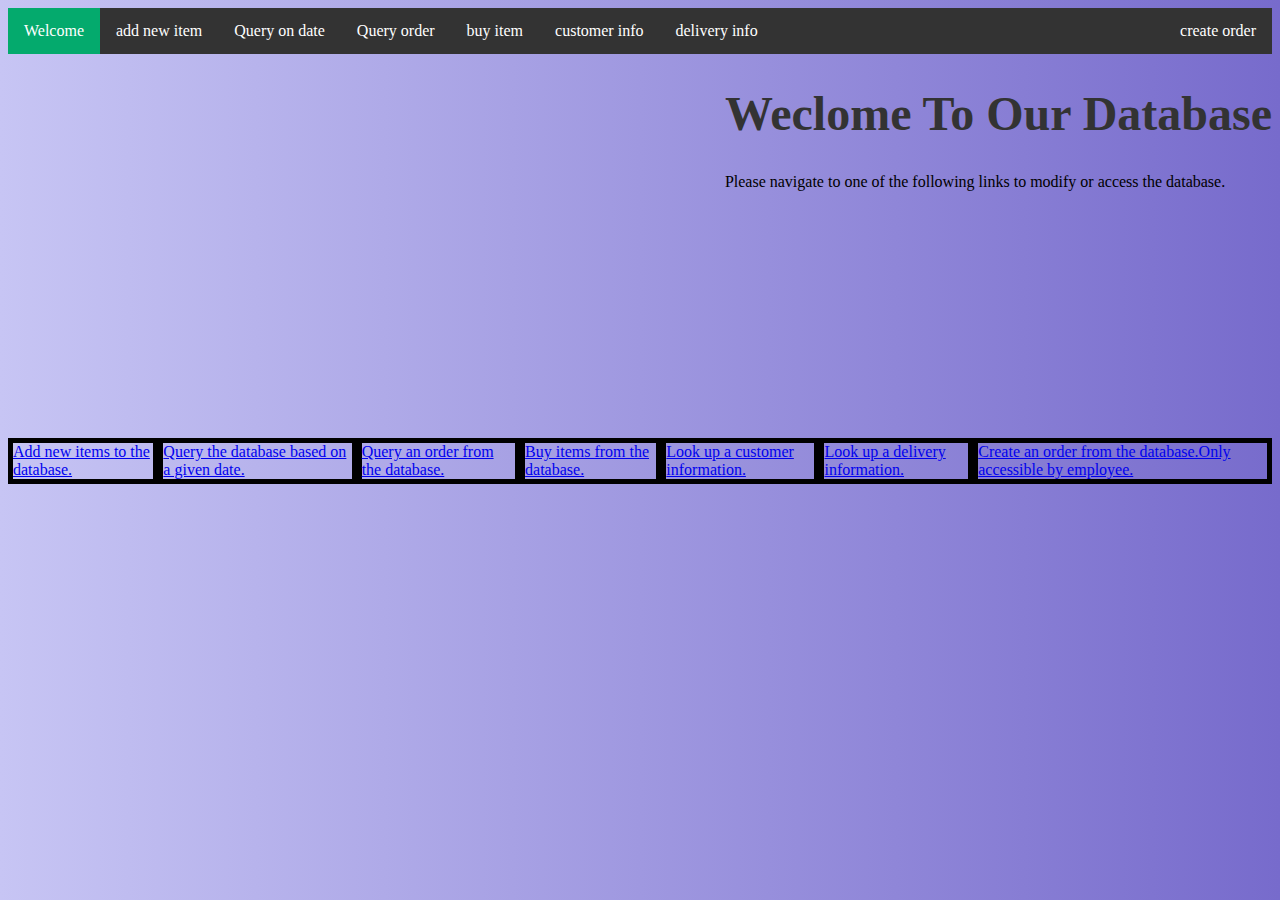
==== project/index.html @ 840802e6 "Add files via upload" ====
<!DOCTYPE html>
<html>
<head>
<style>
  body {
  	background: linear-gradient(90deg, #C7C5F4, #776BCC);
  }
ul {
  list-style-type: none;
  margin: 0;
  padding: 0;
  overflow: hidden;
  background-color: #333;
}

li {
  float: left;
}

li a {
  display: block;
  color: white;
  text-align: center;
  padding: 14px 16px;
  text-decoration: none;
}

li a:hover:not(.active) {
  background-color: #111;
}

.active {
  background-color: #04AA6D;
}
h1{
  font-size:300%;
}
.center {
display: flex;
height: 350px;
align-items: center;
}
.center a{
  border: 5px solid black;
}
</style>
</head>
<body>

<ul>
  <li><a class="active" href="index.html">Welcome</a></li>
  <li><a href="C/addItem.php">add new item</a></li>
  <li><a href="C/queryDates.php">Query on date</a></li>
  <li><a href="C/queryOrder.php">Query order</a></li>
  <li><a href="C/buyItem.php">buy item</a></li>
  <li><a href="C/queryCustomers.php">customer info</a></li>
  <li><a href="C/queryDelivery.php">delivery info</a></li>
  <li style="float:right"><a href="C/createOrderPrivate.php">create order</a></li>
</ul>

<div style="float:right">
  <h1 style="color:#333;">Weclome To Our Database</h1>
  <p>Please navigate to one of the following links to modify or access the database.</p><br>
</div>

<p style="display: flex; height: 200px;"></p>

<div class="center">
		<a href='C/addItem.php'>Add new items to the database.</a> <br>
		<a href='C/queryDates.php'>Query the database based on a given date.</a><br>
		<a href='C/queryOrder.php'>Query an order from the database.</a><br>
		<a href='C/buyItem.php'>Buy items from the database.</a><br> <!-- Apply coupon -->
		<a href='C/queryCustomers.php'>Look up a customer information.</a><br>
		<a href='C/queryDelivery.php'>Look up a delivery information.</a><br>
		<a href='C/createOrderPrivate.php'>Create an order from the database.Only accessible by employee.</a><br>
</div>

</body>
</html>
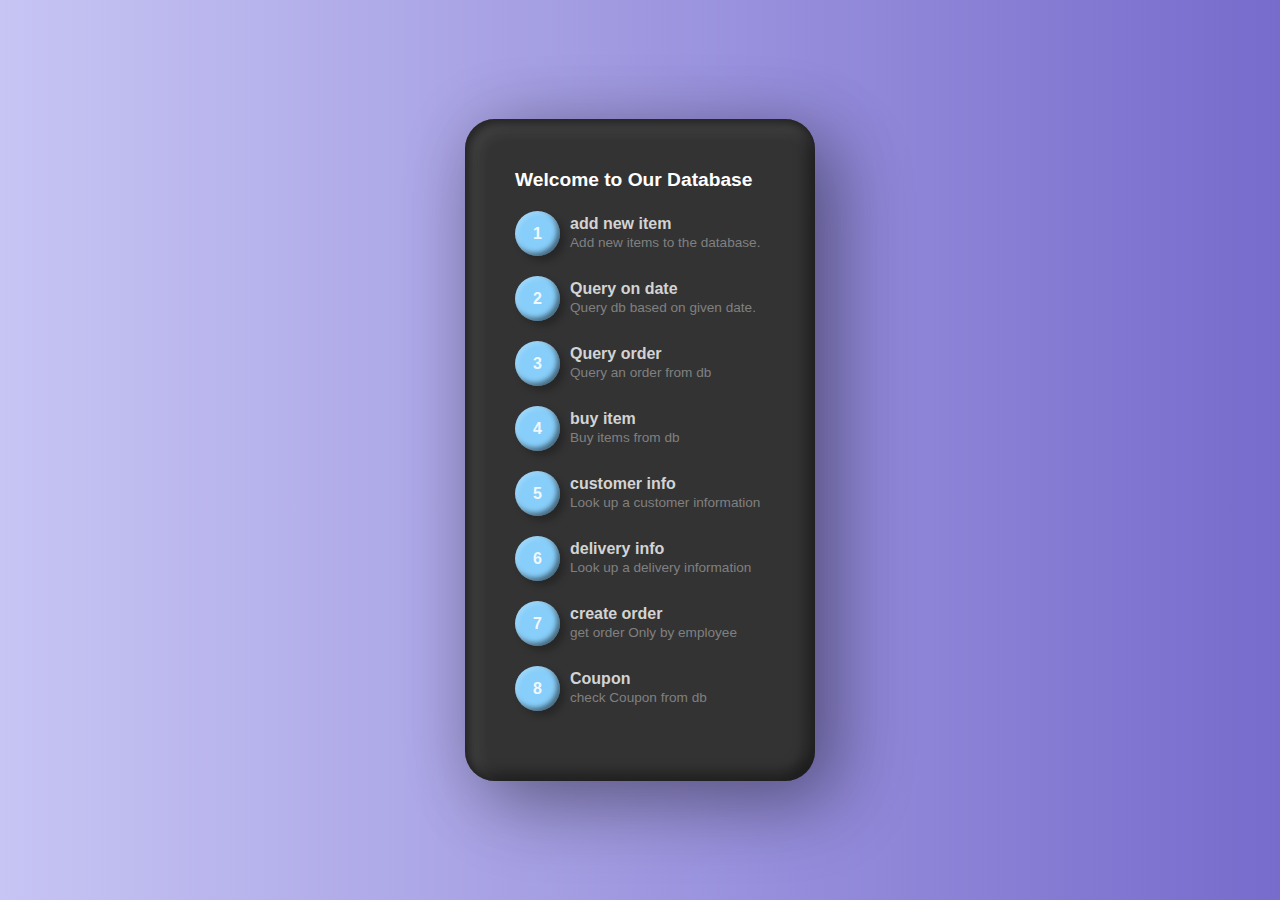
==== commit 4b8c0abc: "Add files via upload" ====
--- a/project/index.html
+++ b/project/index.html
@@ -1,53 +1,11 @@
 <!DOCTYPE html>
 <html>
 <head>
-<style>
-  body {
-  	background: linear-gradient(90deg, #C7C5F4, #776BCC);
-  }
-ul {
-  list-style-type: none;
-  margin: 0;
-  padding: 0;
-  overflow: hidden;
-  background-color: #333;
-}
-
-li {
-  float: left;
-}
-
-li a {
-  display: block;
-  color: white;
-  text-align: center;
-  padding: 14px 16px;
-  text-decoration: none;
-}
-
-li a:hover:not(.active) {
-  background-color: #111;
-}
-
-.active {
-  background-color: #04AA6D;
-}
-h1{
-  font-size:300%;
-}
-.center {
-display: flex;
-height: 350px;
-align-items: center;
-}
-.center a{
-  border: 5px solid black;
-}
-</style>
+<link rel="stylesheet" type="text/css" href="style.css">
 </head>
 <body>
 
-<ul>
+<!-- <ul>
   <li><a class="active" href="index.html">Welcome</a></li>
   <li><a href="C/addItem.php">add new item</a></li>
   <li><a href="C/queryDates.php">Query on date</a></li>
@@ -61,18 +19,67 @@
 <div style="float:right">
   <h1 style="color:#333;">Weclome To Our Database</h1>
   <p>Please navigate to one of the following links to modify or access the database.</p><br>
+</div> -->
+
+<div class="container">
+  <h3>Welcome to Our Database</h3>
+  <div class="list" onclick="window.location.href='C/addItem.php'">
+      <div class="rank"><span>1</span></div>
+      <div class="creator">
+          <h4>add new item</h4>
+          <p>Add new items to the database.</p>
+      </div>
+  </div>
+  
+  <div class="list"onclick="window.location.href='C/queryDates.php'">
+      <div class="rank"><span>2</span></div>
+      <div class="creator">
+          <h4>Query on date</h4>
+          <p>Query db based on given date.</p>
+      </div>
+  </div>
+  <div class="list"onclick="window.location.href='C/queryOrder.php'">
+      <div class="rank"><span>3</span></div>
+      <div class="creator">
+          <h4>Query order</h4>
+          <p>Query an order from db</p>
+      </div>
+  </div>
+  <div class="list"onclick="window.location.href='C/buyItem.php'">
+      <div class="rank"><span>4</span></div>
+      <div class="creator">
+          <h4>buy item</h4>
+          <p>Buy items from db</p>
+      </div>
+  </div>
+  <div class="list"onclick="window.location.href='C/queryCustomers.php'">
+      <div class="rank"><span>5</span></div>
+      <div class="creator">
+          <h4>customer info</h4>
+          <p>Look up a customer information</p>
+      </div>
+  </div>
+  <div class="list"onclick="window.location.href='C/queryDelivery.php'">
+      <div class="rank"><span>6</span></div>
+      <div class="creator">
+          <h4>delivery info</h4>
+          <p>Look up a delivery information</p>
+      </div>
+  </div>
+  <div class="list"onclick="window.location.href='C/createOrderPrivate.php'">
+      <div class="rank"><span>7</span></div>
+      <div class="creator">
+          <h4>create order</h4>
+          <p>get order Only by employee</p>
+      </div>
+  </div>
+  <div class="list"onclick="window.location.href='C/Coupon.php'">
+    <div class="rank"><span>8</span></div>
+    <div class="creator">
+        <h4>Coupon</h4>
+        <p>check Coupon from db</p>
+    </div>
 </div>
-
-<p style="display: flex; height: 200px;"></p>
-
-<div class="center">
-		<a href='C/addItem.php'>Add new items to the database.</a> <br>
-		<a href='C/queryDates.php'>Query the database based on a given date.</a><br>
-		<a href='C/queryOrder.php'>Query an order from the database.</a><br>
-		<a href='C/buyItem.php'>Buy items from the database.</a><br> <!-- Apply coupon -->
-		<a href='C/queryCustomers.php'>Look up a customer information.</a><br>
-		<a href='C/queryDelivery.php'>Look up a delivery information.</a><br>
-		<a href='C/createOrderPrivate.php'>Create an order from the database.Only accessible by employee.</a><br>
 </div>
 
 </body>
--- a/project/style.css
+++ b/project/style.css
@@ -0,0 +1,147 @@
+*{
+    margin: 0;
+    padding: 0;
+    box-sizing: border-box;
+    font-family: 'Poppins',sans-serif;
+}
+body{
+    display: flex;
+    justify-content: center;
+    align-items: center;
+    min-height: 100vh;
+    background: linear-gradient(90deg, #C7C5F4, #776BCC);
+}
+ul {
+    list-style-type: none;
+    margin: 0;
+    padding: 0;
+    overflow: hidden;
+    background-color: #333;
+  }
+  
+  li {
+    float: left;
+  }
+  
+  li a {
+    display: block;
+    color: white;
+    text-align: center;
+    padding: 14px 16px;
+    text-decoration: none;
+  }
+  
+  li a:hover:not(.active) {
+    background-color: #111;
+  }
+  
+  .active {
+    background-color: #04AA6D;
+  }
+  h1{
+    font-size:300%;
+  }
+  .center {
+  display: flex;
+  height: 350px;
+  align-items: center;
+  }
+  .center a{
+    border: 5px solid black;
+  }
+.container{
+    position: relative;
+    width: 350px;
+    min-height: 500px;
+    background: #333;
+    border-radius: 30px;
+    padding: 50px;
+    box-shadow: 25px 25px 75px rgba(0, 0, 0, 0.25),
+    10px 10px 70px rgba(0, 0, 0, 0.25),
+    inset 5px 5px 10px rgba(0, 0, 0, 0.5),
+    inset 5px 5px 20px rgba(255, 255, 255, 0.2),
+    inset -5px -5px 15px rgba(0, 0, 0, 0.75);
+}
+.container h3{
+    color:white;
+    font-weight: 700;
+    font-size: 1.2em;
+}
+.container .list{
+    position: relative;
+    display: flex;
+    align-items: center;
+    margin: 20px 0;
+    cursor: pointer;
+}
+.container .list::before{
+    content: '';
+    position: absolute;
+    top:0;
+    left: 0;
+    width: 45px;
+    height: 45px;
+    background: lightskyblue;
+    border-radius: 22.5px;
+    box-shadow: 5px 5px 7px rgba(0, 0, 0, 0.25),
+    inset 2px 2px 5px rgba(255, 255, 255, 0.25),
+    inset -3px -3px 5px rgba(0, 0, 0, 0.5);
+    transition: 0.5s;
+}
+.container .list:hover::before{
+    width: 100%;
+}
+.container .list .rank{
+    position: relative;
+    min-width: 45px;
+    height: 45px;
+    /* background: white; */
+    display: flex;
+    justify-content: center;
+    align-items: center;
+    border-radius: 50%;
+    margin-right: 10px;
+}
+.container .list .rank::before{
+    content: '';
+    position: absolute;
+    /* top: 6px; */
+    width: 30px;
+    height: 30px;
+    background: #333;
+    border-radius: 30px;
+    transform: scale(0);
+    transition: 0.5s;
+}
+
+.container .list:hover .rank::before{
+    transform: scale(1);
+}
+
+.container .list .rank span{
+    position: relative;
+    font-weight: 600;
+    font-size: 1em;
+    color: aliceblue;
+    transition: 0.5s;
+}
+.container .list .creator{
+    position: relative;
+    line-height: 1.15em;
+}
+.container .list .creator h4{
+    font-weight: 600;
+    color:lightgray;
+    transition: 0.5s;
+}
+.container .list .creator p{
+    font-weight: 400;
+    color:grey;
+    font-size: 0.85em;
+    transition:0.5s;
+}
+
+.container .list:hover .creator h4,
+.container .list:hover .creator p{
+    color:#fff;
+}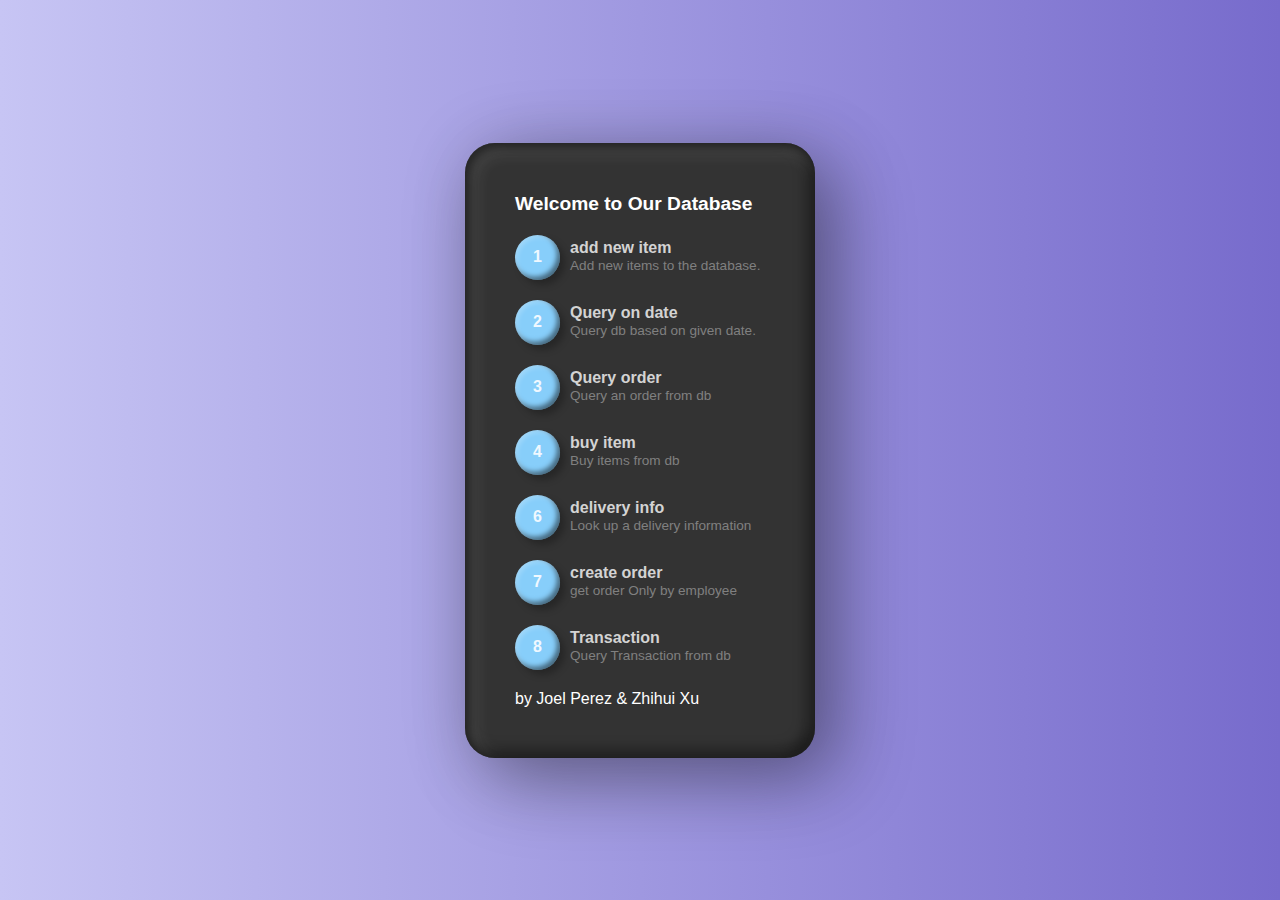
==== commit 7cdc2761: "Add files via upload" ====
--- a/project/index.html
+++ b/project/index.html
@@ -52,13 +52,6 @@
           <p>Buy items from db</p>
       </div>
   </div>
-  <div class="list"onclick="window.location.href='C/queryCustomers.php'">
-      <div class="rank"><span>5</span></div>
-      <div class="creator">
-          <h4>customer info</h4>
-          <p>Look up a customer information</p>
-      </div>
-  </div>
   <div class="list"onclick="window.location.href='C/queryDelivery.php'">
       <div class="rank"><span>6</span></div>
       <div class="creator">
@@ -73,13 +66,14 @@
           <p>get order Only by employee</p>
       </div>
   </div>
-  <div class="list"onclick="window.location.href='C/Coupon.php'">
+  <div class="list"onclick="window.location.href='C/Query_Transaction.php'">
     <div class="rank"><span>8</span></div>
     <div class="creator">
-        <h4>Coupon</h4>
-        <p>check Coupon from db</p>
+        <h4>Transaction</h4>
+        <p>Query Transaction from db</p>
     </div>
 </div>
+<p style="color:white;">by Joel Perez & Zhihui Xu</p>
 </div>
 
 </body>
